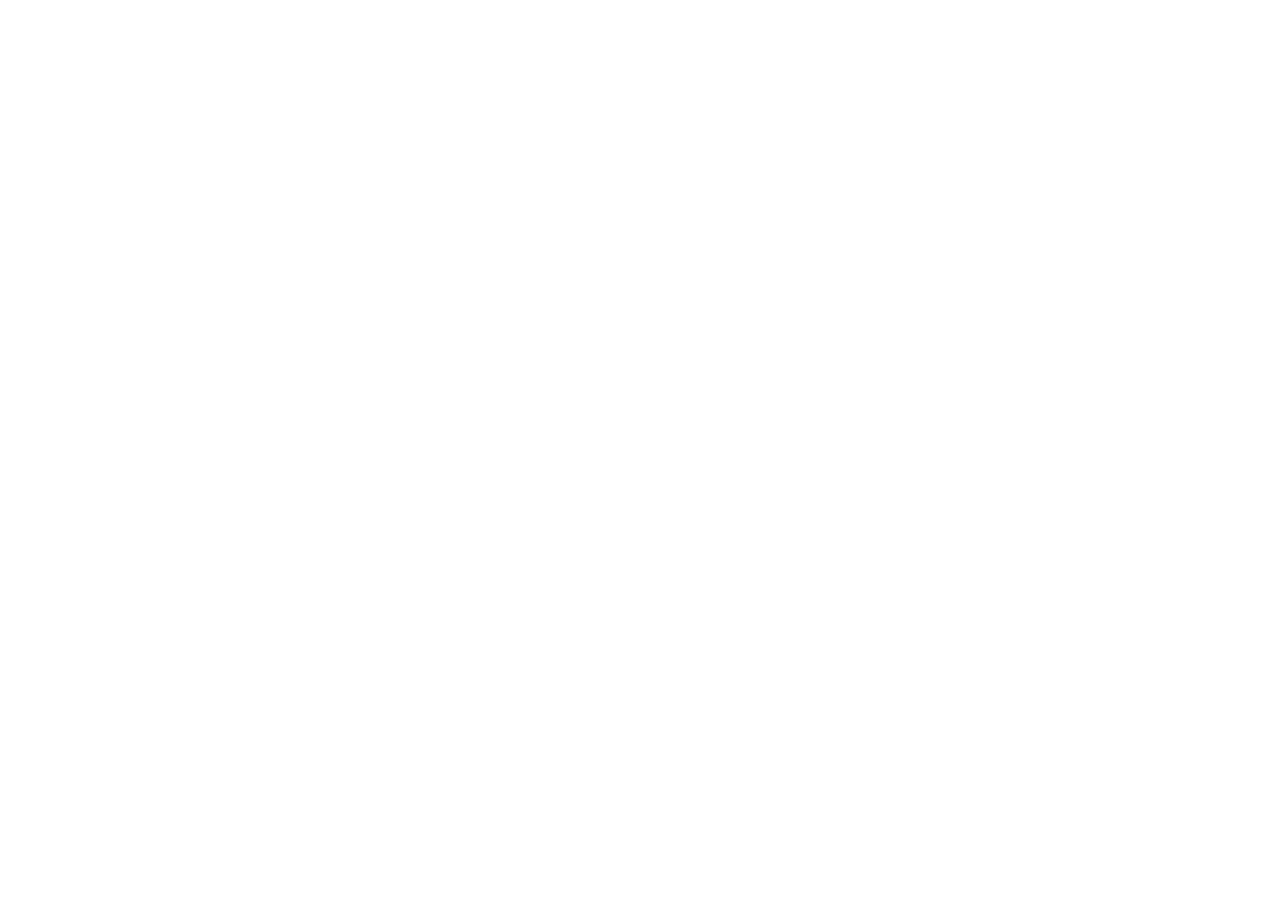
==== index.html @ c367481c "First Commit" ====
<!DOCTYPE html>
<html lang="en">
<head>
    <meta charset="UTF-8">
    <meta name="viewport" content="width=device-width, initial-scale=1.0">
    <link rel="stylesheet" href="style.css">
    <title>Document</title>
</head>
<body>
    
</body>
</html>
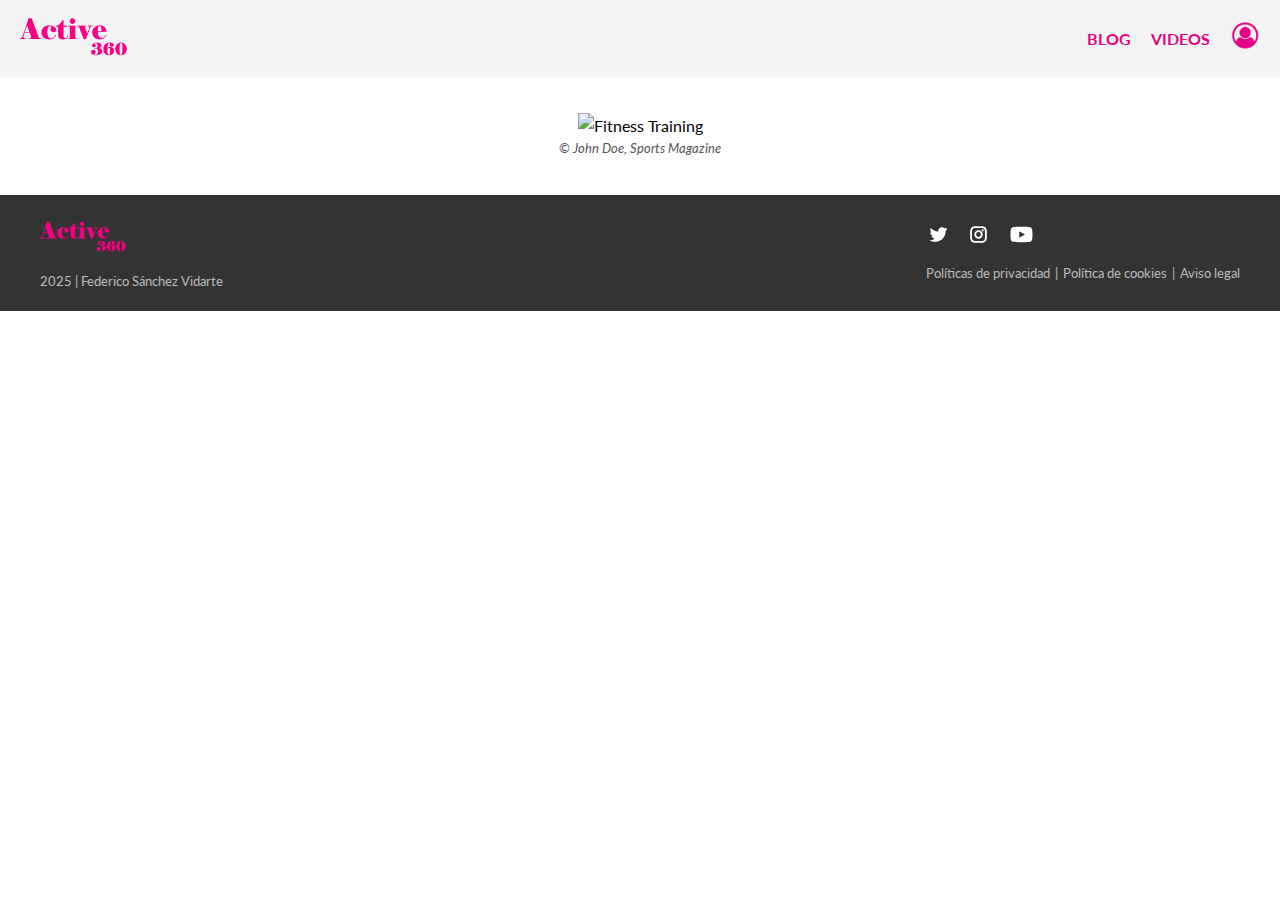
==== commit c4aa1bc1: "Start to develop nav and footer" ====
--- a/index.html
+++ b/index.html
@@ -4,9 +4,73 @@
     <meta charset="UTF-8">
     <meta name="viewport" content="width=device-width, initial-scale=1.0">
     <link rel="stylesheet" href="style.css">
-    <title>Document</title>
+    <title>Active360 Gym</title>
 </head>
 <body>
-    
+    <!-- Navigation -->
+    <nav>
+        <div class="logo">
+            <a href="index.html">
+                <img src="img/logo.png" alt="Active360 Logo">
+            </a>
+        </div>
+        <div class="menu">
+            <a href="#blog" class="menu-item">BLOG</a>
+            <a href="#videos" class="menu-item">VIDEOS</a>
+            <div class="client-area">
+                <img src="img/client.png" alt="Client Area Icon" class="client-icon">
+            </div>
+        </div>
+    </nav>
+
+    <!-- Header -->
+    <header></header>
+
+    <!-- Main Content -->
+    <main>
+        <section>
+            <figure>
+                <img src="image.jpg" alt="Fitness Training" width="400">
+                <figcaption>© John Doe, Sports Magazine</figcaption>
+            </figure>
+        </section>
+    </main>
+
+    <!-- Footer -->
+    <footer>
+        <div class="footer-container">
+            <!-- Left Section -->
+            <div class="footer-left">
+                <a href="index.html">
+                    <img src="img/logo.png" alt="Active360 Logo" class="footer-logo">
+                </a>
+                <p class="footer-small-text">2025 | Federico Sánchez Vidarte</p>
+            </div>
+
+            <!-- Right Section -->
+            <div class="footer-right">
+                <!-- Social Icons -->
+                <div class="social-icons">
+                    <a href="#" class="social-link">
+                        <img src="img/twitter.svg" alt="Twitter">
+                    </a>
+                    <a href="#" class="social-link">
+                        <img src="img/instagram.svg" alt="Instagram">
+                    </a>
+                    <a href="#" class="social-link">
+                        <img src="img/youtube.svg" alt="YouTube">
+                    </a>
+                </div>
+                <!-- Legal Links -->
+                <div class="legal-links">
+                    <a href="#" class="legal-link">Políticas de privacidad</a>
+                    <span>|</span>
+                    <a href="#" class="legal-link">Política de cookies</a>
+                    <span>|</span>
+                    <a href="#" class="legal-link">Aviso legal</a>
+                </div>
+            </div>
+        </div>
+    </footer>
 </body>
-</html>+</html>
--- a/style.css
+++ b/style.css
@@ -0,0 +1,221 @@
+/* Fonts and Variables */
+@import url('https://fonts.googleapis.com/css2?family=Lato:wght@100;300;400;700;900&family=Noto+Serif:wght@100..900&display=swap');
+
+:root {
+    --primary-color: #e50084;
+    --hover-color: #000;
+    --text-color: #fff;
+    --header-font: 'Noto Serif', serif;
+    --body-font: 'Lato', sans-serif;
+}
+
+/* General Reset */
+body, h1, h2, p, a, img {
+    margin: 0;
+    padding: 0;
+    box-sizing: border-box;
+}
+
+body {
+    font-family: var(--body-font);
+    line-height: 1.6;
+}
+
+/* Navigation Styles */
+nav {
+    display: flex;
+    justify-content: space-between;
+    align-items: center;
+    padding: 10px 20px;
+    background-color: #f4f4f4;
+}
+
+nav .logo img {
+    height: 50px;
+}
+
+nav .menu {
+    display: flex;
+    align-items: center;
+    gap: 20px;
+}
+
+nav .menu-item {
+    text-decoration: none;
+    color: var(--primary-color);
+    font-weight: bold;
+    transition: color 0.3s;
+}
+
+nav .menu-item:hover {
+    color: var(--hover-color);
+}
+
+.client-area .client-icon {
+    height: 30px;
+    transition: filter 0.3s;
+}
+
+.client-area .client-icon:hover {
+    filter: brightness(0);
+}
+
+/* Header Styles */
+
+
+/* Main Content */
+main {
+    padding: 20px;
+    text-align: center;
+}
+
+section h2 {
+    font-family: var(--header-font);
+    font-size: 2rem;
+    margin-bottom: 10px;
+}
+
+section p {
+    font-size: 1rem;
+    margin-bottom: 20px;
+}
+
+figure {
+    display: inline-block;
+    text-align: center;
+}
+
+figcaption {
+    font-size: 0.8rem;
+    font-style: italic;
+    color: #555;
+}
+
+/* Footer Styles */
+footer {
+    background-color: #333;
+    color: var(--text-color);
+    padding: 20px 10px;
+    font-size: 0.9rem;
+}
+
+.footer-container {
+    display: flex;
+    justify-content: space-between;
+    align-items: center;
+    max-width: 1200px;
+    margin: 0 auto;
+}
+
+.footer-left {
+    text-align: left;
+}
+
+.footer-logo {
+    height: 40px;
+    margin-bottom: 10px;
+}
+
+.footer-small-text {
+    font-size: 0.8rem;
+    color: #bbb;
+}
+
+.footer-right {
+    text-align: right;
+}
+
+.social-icons {
+    display: flex;
+    gap: 15px;
+    margin-bottom: 10px;
+}
+
+.social-link img {
+    height: 25px;
+    transition: filter 0.3s;
+}
+
+.social-link img:hover {
+    filter: brightness(0.5);
+}
+
+.legal-links {
+    font-size: 0.8rem;
+    color: #bbb;
+    display: flex;
+    gap: 5px;
+}
+
+.legal-link {
+    text-decoration: none;
+    color: #bbb;
+    transition: color 0.3s;
+}
+
+.legal-link:hover {
+    color: var(--primary-color);
+}
+
+/* Responsive Footer */
+@media (max-width: 768px) {
+    .footer-container {
+        flex-direction: column;
+        text-align: center;
+        gap: 20px;
+    }
+
+    .footer-right {
+        text-align: center;
+    }
+}
+
+/* Button Styles */
+button {
+    background-color: var(--primary-color);
+    color: var(--text-color);
+    border: none;
+    padding: 10px 20px;
+    font-size: 1rem;
+    cursor: pointer;
+    transition: background-color 0.3s;
+}
+
+button:hover {
+    background-color: var(--hover-color);
+}
+
+/* Responsive Design */
+@media (max-width: 1024px) {
+    nav .menu {
+        gap: 15px;
+    }
+
+    header h1 {
+        font-size: 2rem;
+    }
+
+    section h2 {
+        font-size: 1.8rem;
+    }
+}
+
+@media (max-width: 480px) {
+    nav {
+        flex-direction: column;
+        align-items: flex-start;
+    }
+
+    header h1 {
+        font-size: 1.5rem;
+    }
+
+    section h2 {
+        font-size: 1.5rem;
+    }
+
+    button {
+        font-size: 0.9rem;
+        padding: 8px 15px;
+    }
+}
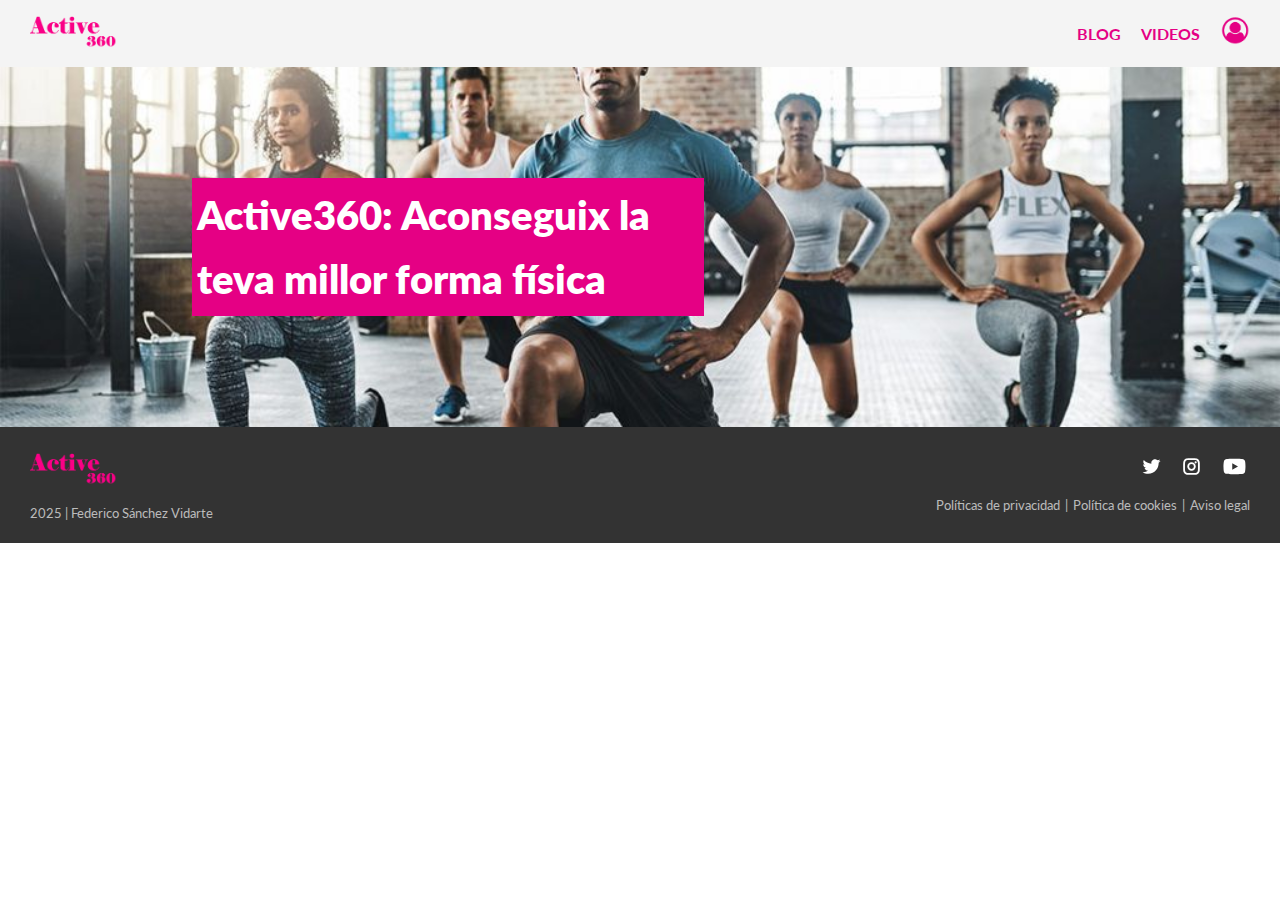
==== commit dbd72b6b: "Adding banner" ====
--- a/index.html
+++ b/index.html
@@ -1,39 +1,42 @@
 <!DOCTYPE html>
 <html lang="en">
+
 <head>
     <meta charset="UTF-8">
     <meta name="viewport" content="width=device-width, initial-scale=1.0">
     <link rel="stylesheet" href="style.css">
     <title>Active360 Gym</title>
 </head>
+
 <body>
-    <!-- Navigation -->
-    <nav>
-        <div class="logo">
-            <a href="index.html">
-                <img src="img/logo.png" alt="Active360 Logo">
-            </a>
-        </div>
-        <div class="menu">
-            <a href="#blog" class="menu-item">BLOG</a>
-            <a href="#videos" class="menu-item">VIDEOS</a>
-            <div class="client-area">
-                <img src="img/client.png" alt="Client Area Icon" class="client-icon">
+    <!-- Header -->
+    <header>
+        <nav>
+            <div class="logo">
+                <a href="index.html">
+                    <img src="img/logo.png" alt="Active360 Logo">
+                </a>
             </div>
-        </div>
-    </nav>
-
-    <!-- Header -->
-    <header></header>
+            <div class="menu">
+                <a href="#blog" class="menu-item">BLOG</a>
+                <a href="#videos" class="menu-item">VIDEOS</a>
+                <div class="client-area">
+                    <img src="img/client.png" alt="Client Area Icon" class="client-icon">
+                </div>
+            </div>
+        </nav>
+    </header>
 
     <!-- Main Content -->
     <main>
-        <section>
-            <figure>
-                <img src="image.jpg" alt="Fitness Training" width="400">
-                <figcaption>© John Doe, Sports Magazine</figcaption>
-            </figure>
+        <!-- Banner -->
+        <section class="banner">
+            <img src="img/main6.jpg" alt="Active360 Gym Banenr" class="banner-image">
+            <div class="banner-content">
+                <h1>Active360: Aconseguix la teva millor forma física</h1>
+            </div>
         </section>
+        
     </main>
 
     <!-- Footer -->
@@ -73,4 +76,5 @@
         </div>
     </footer>
 </body>
-</html>
+
+</html>--- a/style.css
+++ b/style.css
@@ -7,6 +7,8 @@
     --text-color: #fff;
     --header-font: 'Noto Serif', serif;
     --body-font: 'Lato', sans-serif;
+    --logo-height: 40px;
+    --side-padding: 15px; /* nav & footer margins and paddings */
 }
 
 /* General Reset */
@@ -26,18 +28,20 @@
     display: flex;
     justify-content: space-between;
     align-items: center;
-    padding: 10px 20px;
+    padding: 10px var(--side-padding);
     background-color: #f4f4f4;
 }
 
 nav .logo img {
-    height: 50px;
+    height: var(--logo-height);
+    margin-left: var(--side-padding);
 }
 
 nav .menu {
     display: flex;
     align-items: center;
     gap: 20px;
+    margin-right: var(--side-padding);
 }
 
 nav .menu-item {
@@ -60,13 +64,43 @@
     filter: brightness(0);
 }
 
-/* Header Styles */
-
-
 /* Main Content */
-main {
-    padding: 20px;
-    text-align: center;
+
+/* Banner Section */
+.banner {
+    position: relative;
+    width: 100%;
+    height: 40vh;
+    overflow: hidden;
+}
+
+.banner-image {
+    width: 100%;
+    height: 100%;
+    object-fit: cover;
+    position: absolute;
+    top: 0;
+    left: 0;
+    z-index: -1; /* Img behind text */
+}
+
+.banner-content {
+    position:absolute;
+    top: 50%;
+    left: 15%;
+    transform: translateY(-50%);
+    color: var(--text-color);
+    text-align: left;
+    max-width: 40%;
+}
+
+.banner-content h1 {
+    font-family: var(--body-font);
+    font-weight: 800;
+    font-size: 2.5rem;
+    background-color: var(--primary-color);
+    padding: 5px 5px;
+    text-align: left;
 }
 
 section h2 {
@@ -95,7 +129,7 @@
 footer {
     background-color: #333;
     color: var(--text-color);
-    padding: 20px 10px;
+    padding: 20px var(--side-padding);
     font-size: 0.9rem;
 }
 
@@ -103,13 +137,13 @@
     display: flex;
     justify-content: space-between;
     align-items: center;
-    max-width: 1200px;
     margin: 0 auto;
-}
-
-.footer-left {
-    text-align: left;
-}
+    margin-left: var(--side-padding);
+}
+
+/*.footer-left {
+     text-align: left;
+}*/
 
 .footer-logo {
     height: 40px;
@@ -122,7 +156,10 @@
 }
 
 .footer-right {
-    text-align: right;
+    display:flex;
+    flex-direction: column;
+    align-items: flex-end;
+    margin-right: var(--side-padding);
 }
 
 .social-icons {
@@ -155,19 +192,6 @@
 
 .legal-link:hover {
     color: var(--primary-color);
-}
-
-/* Responsive Footer */
-@media (max-width: 768px) {
-    .footer-container {
-        flex-direction: column;
-        text-align: center;
-        gap: 20px;
-    }
-
-    .footer-right {
-        text-align: center;
-    }
 }
 
 /* Button Styles */
@@ -187,6 +211,22 @@
 
 /* Responsive Design */
 @media (max-width: 1024px) {
+    .footer-container {
+        flex-direction: column;
+        align-items: center;
+        text-align: center;
+        gap: 20px;
+    }
+
+    .footer-right {
+        align-items: center;
+        margin-right: 0;
+    }
+
+    .social-icons {
+        justify-content: center;
+    }
+
     nav .menu {
         gap: 15px;
     }
@@ -200,9 +240,30 @@
     }
 }
 
+
+@media (max-width: 768px) {
+    .footer-container {
+        flex-direction: column;
+        text-align: center;
+        gap: 20px;
+    }
+
+    .footer-right {
+        text-align: center;
+    }
+
+    .banner-content h1 {
+        font-size: 1.8rem;
+    }
+
+    .banner-content {
+        left: 10%;
+        max-width: 50%;
+    }
+}
+
 @media (max-width: 480px) {
     nav {
-        flex-direction: column;
         align-items: flex-start;
     }
 
@@ -218,4 +279,13 @@
         font-size: 0.9rem;
         padding: 8px 15px;
     }
-}
+
+    .banner-content h1 {
+        font-size: 1.5rem;
+    }
+
+    .banner-content {
+        left: 10%;
+        max-width: 60%;
+    }
+}
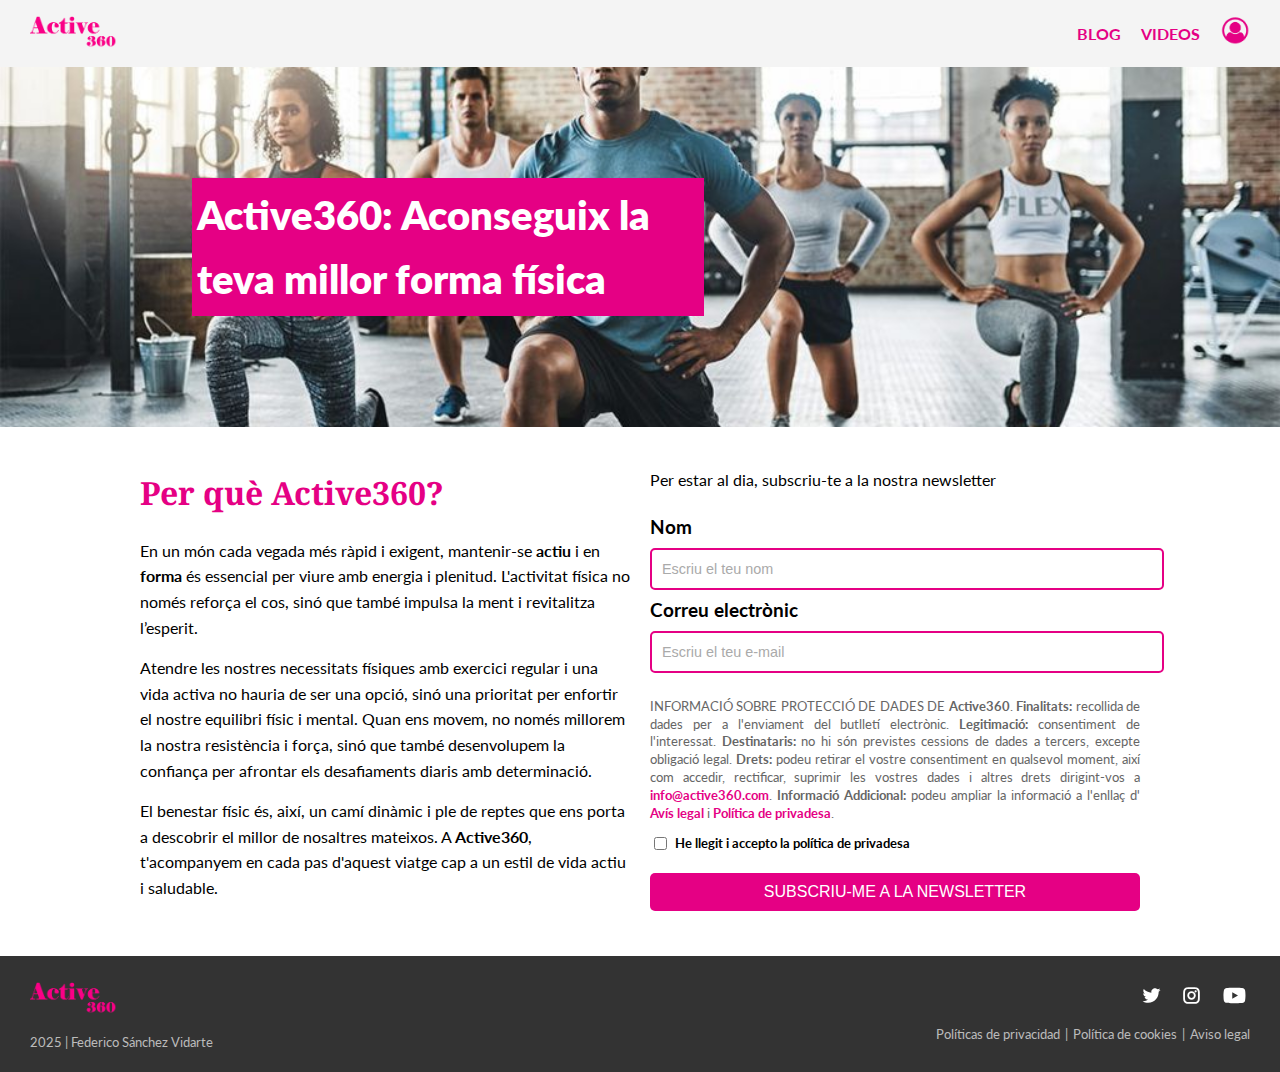
==== commit 1f91b7be: "Adding WhyActive360 (No complete)" ====
--- a/index.html
+++ b/index.html
@@ -36,7 +36,63 @@
                 <h1>Active360: Aconseguix la teva millor forma física</h1>
             </div>
         </section>
-        
+
+        <!-- Per què Active360 -->
+        <section class="why-active360">
+            <div class="content-left">
+                <h2>Per què Active360?</h2>
+                <p>
+                    En un món cada vegada més ràpid i exigent, mantenir-se <strong>actiu</strong> i en
+                    <strong>forma</strong> és essencial per viure amb energia i plenitud. L'activitat física no només
+                    reforça el cos, sinó que també impulsa la ment i revitalitza l’esperit.
+                </p>
+                <p>
+                    Atendre les nostres necessitats físiques amb exercici regular i una vida activa no hauria de ser
+                    una opció, sinó una prioritat per enfortir el nostre equilibri físic i mental. Quan ens movem, no
+                    només millorem la nostra resistència i força, sinó que també desenvolupem la confiança per afrontar
+                    els desafiaments diaris amb determinació.
+                </p>
+                <p>
+                    El benestar físic és, així, un camí dinàmic i ple de reptes que ens porta a descobrir el millor de
+                    nosaltres mateixos. A <strong>Active360</strong>, t'acompanyem en cada pas d'aquest viatge cap a un
+                    estil
+                    de vida actiu i saludable.
+                </p>
+            </div>
+
+            <div class="content-right">
+                <p>Per estar al dia, subscriu-te a la nostra newsletter</p>
+                <form action="#" method="post">
+                    <label for="name">Nom</label>
+                    <input type="text" id="name" name="name" placeholder="Escriu el teu nom">
+
+                    <label for="email">Correu electrònic</label>
+                    <input type="email" id="email" name="email" placeholder="Escriu el teu e-mail">
+
+                    <p class="privacy-info">
+                        INFORMACIÓ SOBRE PROTECCIÓ DE DADES DE <strong>Active360</strong>.
+                        <strong>Finalitats:</strong> recollida de dades per a l'enviament del butlletí electrònic.
+                        <strong>Legitimació:</strong> consentiment de l'interessat.
+                        <strong>Destinataris:</strong> no hi són previstes cessions de dades a tercers, excepte
+                        obligació legal.
+                        <strong>Drets:</strong> podeu retirar el vostre consentiment en qualsevol moment, així com
+                        accedir,
+                        rectificar, suprimir les vostres dades i altres drets dirigint-vos a
+                        <a href="mailto:info@active360.com">info@active360.com</a>.
+                        <strong>Informació Addicional:</strong> podeu ampliar la informació a l'enllaç d'
+                        <a href="#">Avís legal</a> i <a href="#">Política de privadesa</a>.
+                    </p>
+
+                    <div class="accept-policy">
+                        <input type="checkbox" id="privacy-policy" name="privacy-policy">
+                        <label for="privacy-policy">He llegit i accepto la política de privadesa</label>
+                    </div>
+
+                    <button type="submit">SUBSCRIU-ME A LA NEWSLETTER</button>
+                </form>
+            </div>
+        </section>
+
     </main>
 
     <!-- Footer -->
--- a/style.css
+++ b/style.css
@@ -5,22 +5,60 @@
     --primary-color: #e50084;
     --hover-color: #000;
     --text-color: #fff;
+    --light-background-color: #fff;
     --header-font: 'Noto Serif', serif;
     --body-font: 'Lato', sans-serif;
     --logo-height: 40px;
-    --side-padding: 15px; /* nav & footer margins and paddings */
+    --side-padding: 15px;
+    /* nav & footer margins and paddings */
 }
 
 /* General Reset */
-body, h1, h2, p, a, img {
+body,
+h1,
+h2,
+p,
+a,
+img {
     margin: 0;
     padding: 0;
-    box-sizing: border-box;
+}
+
+/* Button Styles */
+button {
+    background-color: var(--primary-color);
+    color: var(--text-color);
+    border: none;
+    padding: 10px 20px;
+    font-size: 1rem;
+    border-radius: 5px;
+    cursor: pointer;
+    transition: background-color 0.3s ease;
+}
+
+button:hover {
+    background-color: var(--hover-color);
 }
 
 body {
     font-family: var(--body-font);
     line-height: 1.6;
+}
+
+section p {
+    font-size: 1rem;
+    margin-bottom: 20px;
+}
+
+figure {
+    display: inline-block;
+    text-align: center;
+}
+
+figcaption {
+    font-size: 0.8rem;
+    font-style: italic;
+    color: #555;
 }
 
 /* Navigation Styles */
@@ -62,6 +100,7 @@
 
 .client-area .client-icon:hover {
     filter: brightness(0);
+    cursor: pointer;
 }
 
 /* Main Content */
@@ -81,11 +120,12 @@
     position: absolute;
     top: 0;
     left: 0;
-    z-index: -1; /* Img behind text */
+    z-index: -1;
+    /* Img behind text - No es necesario al final */
 }
 
 .banner-content {
-    position:absolute;
+    position: absolute;
     top: 50%;
     left: 15%;
     transform: translateY(-50%);
@@ -109,20 +149,108 @@
     margin-bottom: 10px;
 }
 
-section p {
+/* Section: Per què Active360 */
+.why-active360 {
+    display: flex;
+    justify-content: space-between;
+    gap: 20px;
+    padding: 40px var(--side-padding);
+    background-color: var(--light-background-color);
+}
+
+.content-left,
+.content-right {
+    flex: 1;
+}
+
+.content-left {
+    max-width: 60%;
+    margin-left: 10%;
+}
+
+.content-left h2 {
+    font-family: var(--header-font);
+    font-size: 2rem;
+    margin-bottom: 20px;
+    color: var(--primary-color);
+}
+
+.content-left p {
     font-size: 1rem;
-    margin-bottom: 20px;
-}
-
-figure {
-    display: inline-block;
-    text-align: center;
-}
-
-figcaption {
+    line-height: 1.6;
+    margin-bottom: 15px;
+}
+
+.content-left strong {
+    font-weight: bold;
+}
+
+.content-right {
+    margin-right: 10%;
+}
+
+.content-right form {
+    display: flex;
+    flex-direction: column;
+    gap: 5px;
+}
+
+.content-right label {
+    font-weight: bold;
+    font-size: 1.2rem;
+}
+
+.content-right input[type="text"],
+.content-right input[type="email"] {
+    padding: 10px;
+    border: 2px solid var(--primary-color);
+    border-radius: 5px;
+    font-size: 1rem;
+    width: 100%;
+}
+
+.content-right input::placeholder {
+    font-size: 0.9rem;
+    color: #aaa;
+}
+
+.privacy-info {
     font-size: 0.8rem;
-    font-style: italic;
-    color: #555;
+    line-height: 1.4;
+    color: #666;
+    margin-top: 20px;
+    margin-bottom: 0px; /* Reset gral margin */
+    text-align: justify;
+}
+
+.privacy-info strong {
+    font-weight: bold;
+}
+
+.privacy-info a {
+    color: var(--primary-color);
+    text-decoration: none;
+    font-weight: bold;
+}
+
+.privacy-info a:hover {
+    text-decoration: underline;
+}
+
+.accept-policy {
+    display: flex;
+    align-items: center;
+    gap: 5px;
+    margin-top: 5px;
+    margin-bottom: 15px;
+}
+
+.accept-policy label {
+    font-size: 0.8rem;
+}
+
+.accept-policy label:hover, input:hover {
+    cursor: pointer;
 }
 
 /* Footer Styles */
@@ -156,7 +284,7 @@
 }
 
 .footer-right {
-    display:flex;
+    display: flex;
     flex-direction: column;
     align-items: flex-end;
     margin-right: var(--side-padding);
@@ -175,6 +303,7 @@
 
 .social-link img:hover {
     filter: brightness(0.5);
+
 }
 
 .legal-links {
@@ -194,22 +323,9 @@
     color: var(--primary-color);
 }
 
-/* Button Styles */
-button {
-    background-color: var(--primary-color);
-    color: var(--text-color);
-    border: none;
-    padding: 10px 20px;
-    font-size: 1rem;
-    cursor: pointer;
-    transition: background-color 0.3s;
-}
-
-button:hover {
-    background-color: var(--hover-color);
-}
 
 /* Responsive Design */
+
 @media (max-width: 1024px) {
     .footer-container {
         flex-direction: column;
@@ -240,8 +356,8 @@
     }
 }
 
-
 @media (max-width: 768px) {
+    /* Footer Responsive */
     .footer-container {
         flex-direction: column;
         text-align: center;
@@ -252,6 +368,7 @@
         text-align: center;
     }
 
+    /* Banner Responsive */
     .banner-content h1 {
         font-size: 1.8rem;
     }
@@ -260,6 +377,19 @@
         left: 10%;
         max-width: 50%;
     }
+
+    /* Why Active360 Responsive */
+    .why-active360 {
+        flex-direction: column;
+    }
+
+    .content-left, .content-right {
+        max-width: 100%;
+    }
+
+    .content-right form {
+        max-width: 100%;
+    }
 }
 
 @media (max-width: 480px) {
@@ -288,4 +418,4 @@
         left: 10%;
         max-width: 60%;
     }
-}
+}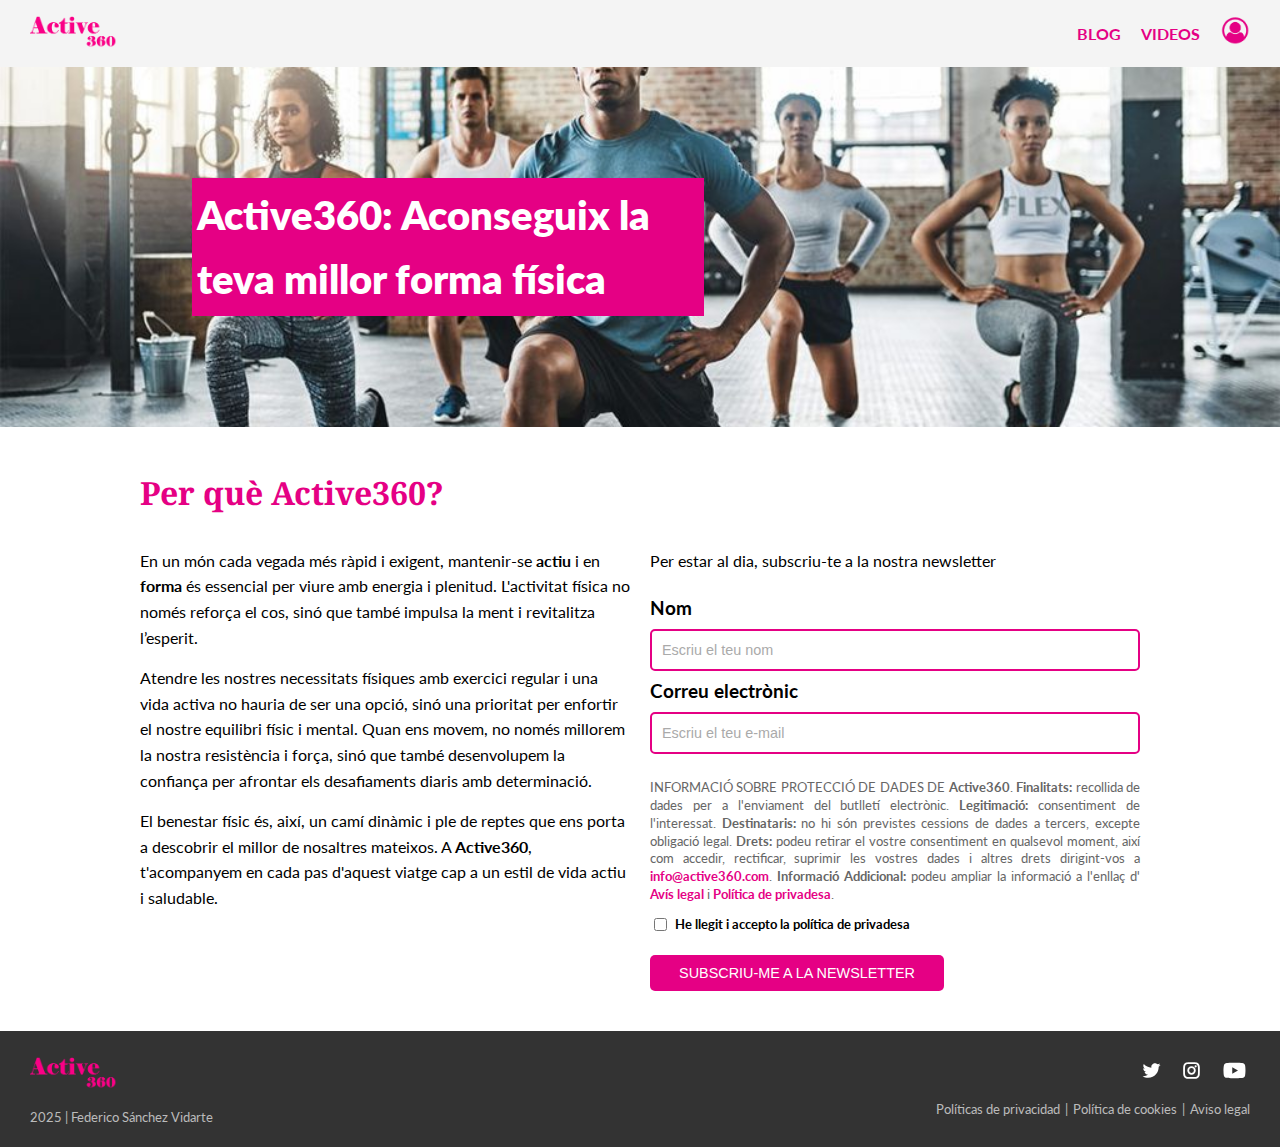
==== commit fea8f2f7: "Adding 'Per que Active360' section in index.html" ====
--- a/index.html
+++ b/index.html
@@ -39,60 +39,68 @@
 
         <!-- Per què Active360 -->
         <section class="why-active360">
-            <div class="content-left">
+            <div class="section-title">
                 <h2>Per què Active360?</h2>
-                <p>
-                    En un món cada vegada més ràpid i exigent, mantenir-se <strong>actiu</strong> i en
-                    <strong>forma</strong> és essencial per viure amb energia i plenitud. L'activitat física no només
-                    reforça el cos, sinó que també impulsa la ment i revitalitza l’esperit.
-                </p>
-                <p>
-                    Atendre les nostres necessitats físiques amb exercici regular i una vida activa no hauria de ser
-                    una opció, sinó una prioritat per enfortir el nostre equilibri físic i mental. Quan ens movem, no
-                    només millorem la nostra resistència i força, sinó que també desenvolupem la confiança per afrontar
-                    els desafiaments diaris amb determinació.
-                </p>
-                <p>
-                    El benestar físic és, així, un camí dinàmic i ple de reptes que ens porta a descobrir el millor de
-                    nosaltres mateixos. A <strong>Active360</strong>, t'acompanyem en cada pas d'aquest viatge cap a un
-                    estil
-                    de vida actiu i saludable.
-                </p>
             </div>
+            <div class="columns">
+                <div class="content-left">
+                    <p>
+                        En un món cada vegada més ràpid i exigent, mantenir-se <strong>actiu</strong> i en
+                        <strong>forma</strong> és essencial per viure amb energia i plenitud. L'activitat física no
+                        només
+                        reforça el cos, sinó que també impulsa la ment i revitalitza l’esperit.
+                    </p>
+                    <p>
+                        Atendre les nostres necessitats físiques amb exercici regular i una vida activa no hauria de ser
+                        una opció, sinó una prioritat per enfortir el nostre equilibri físic i mental. Quan ens movem,
+                        no
+                        només millorem la nostra resistència i força, sinó que també desenvolupem la confiança per
+                        afrontar
+                        els desafiaments diaris amb determinació.
+                    </p>
+                    <p>
+                        El benestar físic és, així, un camí dinàmic i ple de reptes que ens porta a descobrir el millor
+                        de
+                        nosaltres mateixos. A <strong>Active360</strong>, t'acompanyem en cada pas d'aquest viatge cap a
+                        un
+                        estil
+                        de vida actiu i saludable.
+                    </p>
+                </div>
 
-            <div class="content-right">
-                <p>Per estar al dia, subscriu-te a la nostra newsletter</p>
-                <form action="#" method="post">
-                    <label for="name">Nom</label>
-                    <input type="text" id="name" name="name" placeholder="Escriu el teu nom">
+                <div class="content-right">
+                    <p>Per estar al dia, subscriu-te a la nostra newsletter</p>
+                    <form action="#" method="post">
+                        <label for="name">Nom</label>
+                        <input type="text" id="name" name="name" placeholder="Escriu el teu nom">
 
-                    <label for="email">Correu electrònic</label>
-                    <input type="email" id="email" name="email" placeholder="Escriu el teu e-mail">
+                        <label for="email">Correu electrònic</label>
+                        <input type="email" id="email" name="email" placeholder="Escriu el teu e-mail">
 
-                    <p class="privacy-info">
-                        INFORMACIÓ SOBRE PROTECCIÓ DE DADES DE <strong>Active360</strong>.
-                        <strong>Finalitats:</strong> recollida de dades per a l'enviament del butlletí electrònic.
-                        <strong>Legitimació:</strong> consentiment de l'interessat.
-                        <strong>Destinataris:</strong> no hi són previstes cessions de dades a tercers, excepte
-                        obligació legal.
-                        <strong>Drets:</strong> podeu retirar el vostre consentiment en qualsevol moment, així com
-                        accedir,
-                        rectificar, suprimir les vostres dades i altres drets dirigint-vos a
-                        <a href="mailto:info@active360.com">info@active360.com</a>.
-                        <strong>Informació Addicional:</strong> podeu ampliar la informació a l'enllaç d'
-                        <a href="#">Avís legal</a> i <a href="#">Política de privadesa</a>.
-                    </p>
+                        <p class="privacy-info">
+                            INFORMACIÓ SOBRE PROTECCIÓ DE DADES DE <strong>Active360</strong>.
+                            <strong>Finalitats:</strong> recollida de dades per a l'enviament del butlletí electrònic.
+                            <strong>Legitimació:</strong> consentiment de l'interessat.
+                            <strong>Destinataris:</strong> no hi són previstes cessions de dades a tercers, excepte
+                            obligació legal.
+                            <strong>Drets:</strong> podeu retirar el vostre consentiment en qualsevol moment, així com
+                            accedir,
+                            rectificar, suprimir les vostres dades i altres drets dirigint-vos a
+                            <a href="mailto:info@active360.com">info@active360.com</a>.
+                            <strong>Informació Addicional:</strong> podeu ampliar la informació a l'enllaç d'
+                            <a href="#">Avís legal</a> i <a href="#">Política de privadesa</a>.
+                        </p>
 
-                    <div class="accept-policy">
-                        <input type="checkbox" id="privacy-policy" name="privacy-policy">
-                        <label for="privacy-policy">He llegit i accepto la política de privadesa</label>
-                    </div>
+                        <div class="accept-policy">
+                            <input type="checkbox" id="privacy-policy" name="privacy-policy">
+                            <label for="privacy-policy">He llegit i accepto la política de privadesa</label>
+                        </div>
 
-                    <button type="submit">SUBSCRIU-ME A LA NEWSLETTER</button>
-                </form>
+                        <button type="submit">SUBSCRIU-ME A LA NEWSLETTER</button>
+                    </form>
+                </div>
             </div>
         </section>
-
     </main>
 
     <!-- Footer -->
--- a/style.css
+++ b/style.css
@@ -151,11 +151,26 @@
 
 /* Section: Per què Active360 */
 .why-active360 {
+    justify-content: space-between;
+    padding: 40px var(--side-padding);
+    background-color: var(--light-background-color);
+}
+
+.section-title {
+    margin-bottom: 30px;
+    margin-left: 10%;
+}
+
+.section-title h2 {
+    font-family: var(--header-font);
+    font-size: 2rem;
+    color: var(--primary-color);
+}
+
+.columns {
     display: flex;
     justify-content: space-between;
     gap: 20px;
-    padding: 40px var(--side-padding);
-    background-color: var(--light-background-color);
 }
 
 .content-left,
@@ -166,13 +181,6 @@
 .content-left {
     max-width: 60%;
     margin-left: 10%;
-}
-
-.content-left h2 {
-    font-family: var(--header-font);
-    font-size: 2rem;
-    margin-bottom: 20px;
-    color: var(--primary-color);
 }
 
 .content-left p {
@@ -206,12 +214,16 @@
     border: 2px solid var(--primary-color);
     border-radius: 5px;
     font-size: 1rem;
-    width: 100%;
 }
 
 .content-right input::placeholder {
     font-size: 0.9rem;
     color: #aaa;
+}
+
+.content-right button {
+    font-size: 0.9rem;
+    max-width: 60%;
 }
 
 .privacy-info {
@@ -219,7 +231,8 @@
     line-height: 1.4;
     color: #666;
     margin-top: 20px;
-    margin-bottom: 0px; /* Reset gral margin */
+    margin-bottom: 0px;
+    /* Reset gral margin */
     text-align: justify;
 }
 
@@ -249,7 +262,8 @@
     font-size: 0.8rem;
 }
 
-.accept-policy label:hover, input:hover {
+.accept-policy label:hover,
+input:hover {
     cursor: pointer;
 }
 
@@ -269,10 +283,6 @@
     margin-left: var(--side-padding);
 }
 
-/*.footer-left {
-     text-align: left;
-}*/
-
 .footer-logo {
     height: 40px;
     margin-bottom: 10px;
@@ -357,6 +367,7 @@
 }
 
 @media (max-width: 768px) {
+
     /* Footer Responsive */
     .footer-container {
         flex-direction: column;
@@ -380,15 +391,29 @@
 
     /* Why Active360 Responsive */
     .why-active360 {
+        padding: 20px;
+    }
+
+    .columns {
         flex-direction: column;
     }
 
-    .content-left, .content-right {
+    .section-title {
+        margin: 0;
+    }
+
+    .content-left,
+    .content-right {
         max-width: 100%;
+        margin: 0;
     }
 
     .content-right form {
         max-width: 100%;
+    }
+
+    .content-right button {
+        max-width: 40%;
     }
 }
 
@@ -418,4 +443,32 @@
         left: 10%;
         max-width: 60%;
     }
+
+    /* Why Active360 Responsive */
+    .why-active360 {
+        padding: 20px;
+    }
+
+    .columns {
+        flex-direction: column;
+    }
+
+    .section-title {
+        margin: 0;
+    }
+
+    .content-left,
+    .content-right {
+        max-width: 100%;
+        margin: 0;
+    }
+
+    .content-right form {
+        max-width: 100%;
+    }
+
+    .content-right button {
+        font-size: 0.7rem;
+        max-width: 65%;
+    }
 }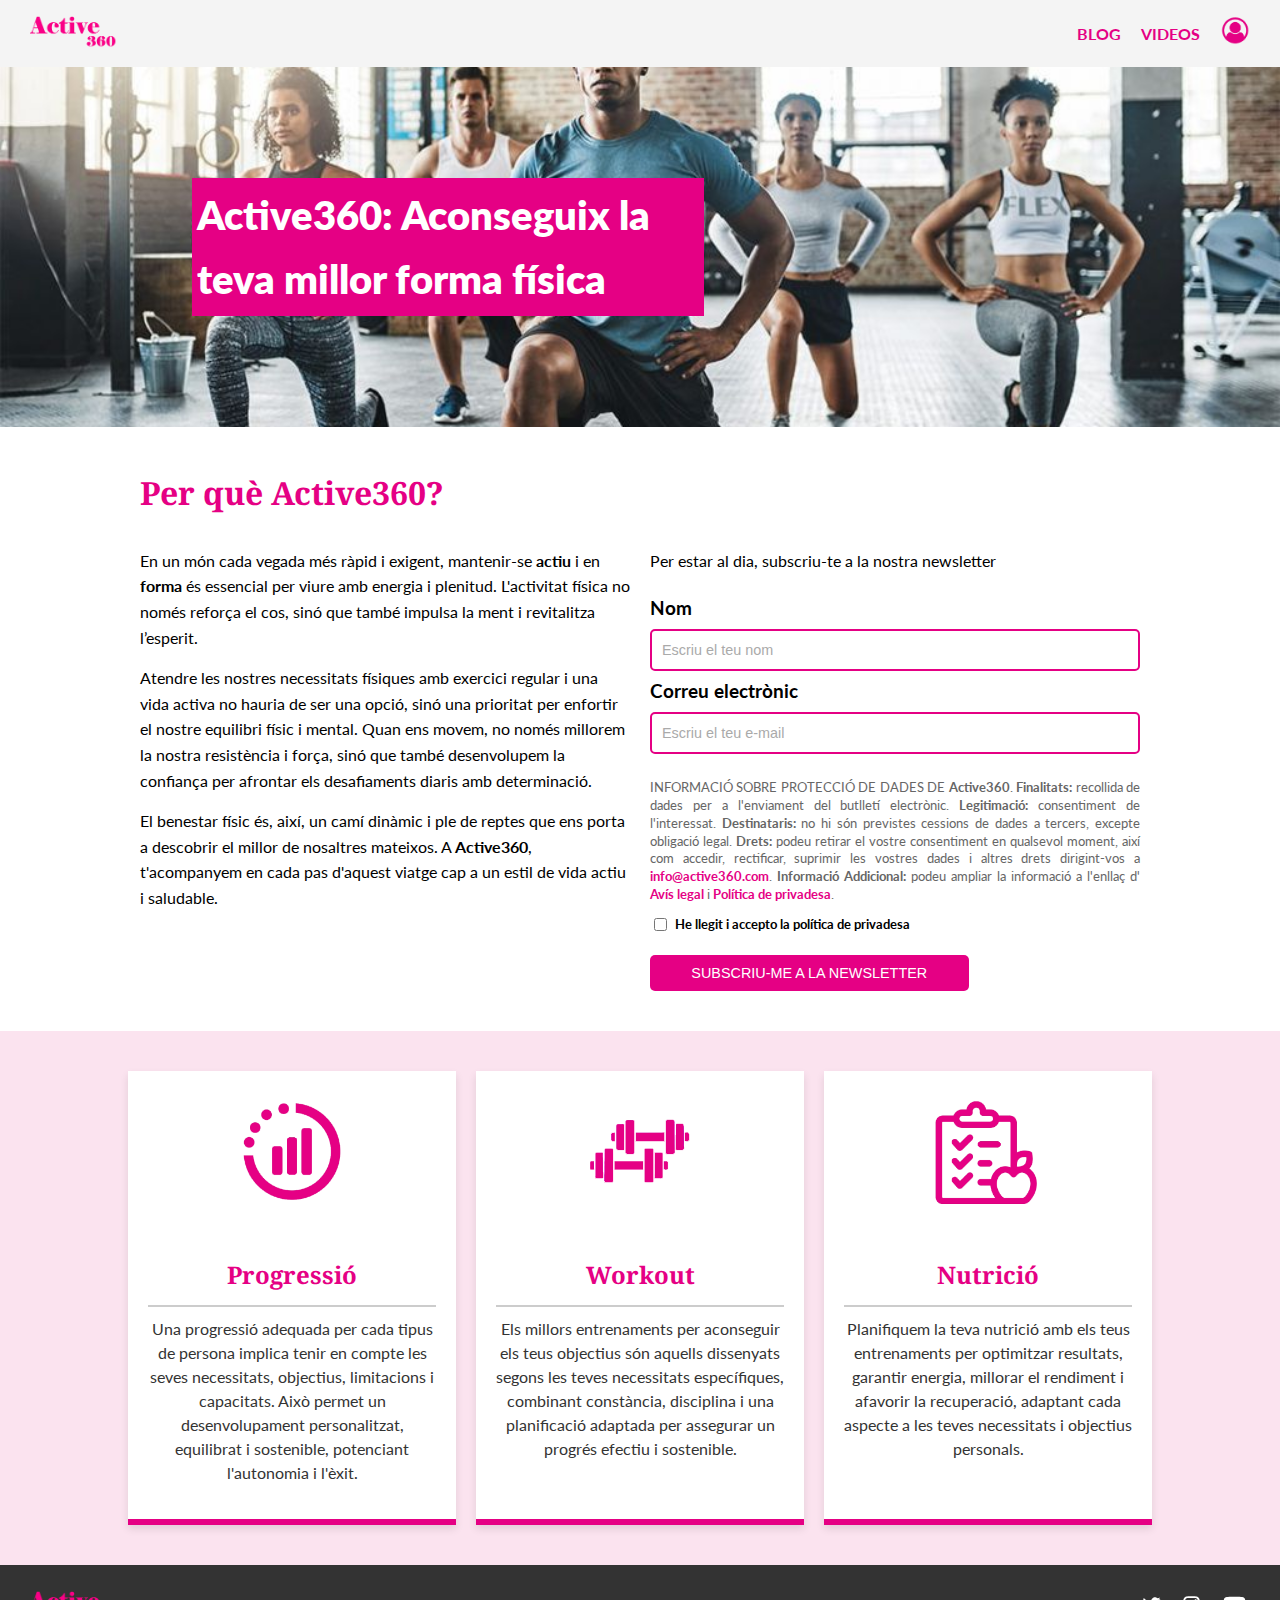
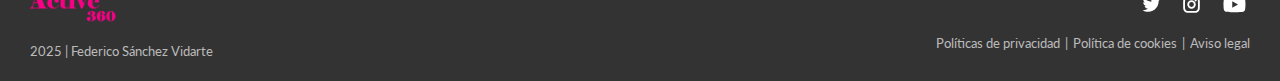
==== commit 327e456b: "Adding Services section (Progression, Workout, Nutrition)" ====
--- a/index.html
+++ b/index.html
@@ -101,6 +101,47 @@
                 </div>
             </div>
         </section>
+
+        <!-- Progression | Workout | Nutrition -->
+        <section class="services">
+                <div class="service-card">
+                    <img src="img/progression.png" alt="Progressió">
+                    <h3>Progressió</h3>
+                    <hr>
+                    <p>
+                        Una progressió adequada per cada tipus de persona implica tenir en compte les seves
+                        necessitats, objectius, limitacions i capacitats. Això permet un desenvolupament
+                        personalitzat, equilibrat i sostenible, potenciant l'autonomia i l'èxit.
+                    </p>
+                </div>
+                <div class="service-card">
+                    <img src="img/workout.png" alt="Workout">
+                    <h3>Workout</h3>
+                    <hr>
+                    <p>
+                        Els millors entrenaments per aconseguir els teus objectius són aquells dissenyats segons les
+                        teves
+                        necessitats específiques, combinant constància, disciplina i una planificació adaptada per
+                        assegurar
+                        un
+                        progrés efectiu i sostenible.
+                    </p>
+                </div>
+                <div class="service-card">
+                    <img src="img/nutrition.png" alt="Nutrició">
+                    <h3>Nutrició</h3>
+                    <hr>
+                    <p>
+                        Planifiquem la teva nutrició amb els teus entrenaments per optimitzar resultats, garantir
+                        energia,
+                        millorar
+                        el rendiment i afavorir la recuperació, adaptant cada aspecte a les teves necessitats i
+                        objectius
+                        personals.
+                    </p>
+                </div>
+        </section>
+
     </main>
 
     <!-- Footer -->
--- a/style.css
+++ b/style.css
@@ -6,6 +6,7 @@
     --hover-color: #000;
     --text-color: #fff;
     --light-background-color: #fff;
+    --light-primary-color-background: #fbe3ef;
     --header-font: 'Noto Serif', serif;
     --body-font: 'Lato', sans-serif;
     --logo-height: 40px;
@@ -103,6 +104,72 @@
     cursor: pointer;
 }
 
+/* Footer Styles */
+footer {
+    background-color: #333;
+    color: var(--text-color);
+    padding: 20px var(--side-padding);
+    font-size: 0.9rem;
+}
+
+.footer-container {
+    display: flex;
+    justify-content: space-between;
+    align-items: center;
+    margin: 0 auto;
+    margin-left: var(--side-padding);
+}
+
+.footer-logo {
+    height: 40px;
+    margin-bottom: 10px;
+}
+
+.footer-small-text {
+    font-size: 0.8rem;
+    color: #bbb;
+}
+
+.footer-right {
+    display: flex;
+    flex-direction: column;
+    align-items: flex-end;
+    margin-right: var(--side-padding);
+}
+
+.social-icons {
+    display: flex;
+    gap: 15px;
+    margin-bottom: 10px;
+}
+
+.social-link img {
+    height: 25px;
+    transition: filter 0.3s;
+}
+
+.social-link img:hover {
+    filter: brightness(0.5);
+
+}
+
+.legal-links {
+    font-size: 0.8rem;
+    color: #bbb;
+    display: flex;
+    gap: 5px;
+}
+
+.legal-link {
+    text-decoration: none;
+    color: #bbb;
+    transition: color 0.3s;
+}
+
+.legal-link:hover {
+    color: var(--primary-color);
+}
+
 /* Main Content */
 
 /* Banner Section */
@@ -223,7 +290,7 @@
 
 .content-right button {
     font-size: 0.9rem;
-    max-width: 60%;
+    max-width: 65%;
 }
 
 .privacy-info {
@@ -267,72 +334,58 @@
     cursor: pointer;
 }
 
-/* Footer Styles */
-footer {
-    background-color: #333;
-    color: var(--text-color);
-    padding: 20px var(--side-padding);
-    font-size: 0.9rem;
-}
-
-.footer-container {
+/* Section: Progression | Workout | Nutrition */
+.services {
     display: flex;
     justify-content: space-between;
-    align-items: center;
-    margin: 0 auto;
-    margin-left: var(--side-padding);
-}
-
-.footer-logo {
-    height: 40px;
+    gap: 20px;
+    padding: 40px 10%;
+    background-color: var(--light-primary-color-background);
+}
+
+.service-card {
+    flex: 1;
+    background-color: var(--light-background-color);
+    text-align: center;
+    padding: 20px;
+    box-shadow: 0 4px 8px rgba(0, 0, 0, 0.1);
+    position: relative; /* for bottom border */
+}
+
+.service-card img {
+    width: 120px;
+    margin-bottom: 15px;
+}
+
+.service-card h3 {
+    font-family: var(--header-font);
+    font-size: 1.5rem;
+    color: var(--primary-color);
     margin-bottom: 10px;
 }
 
-.footer-small-text {
-    font-size: 0.8rem;
-    color: #bbb;
-}
-
-.footer-right {
-    display: flex;
-    flex-direction: column;
-    align-items: flex-end;
-    margin-right: var(--side-padding);
-}
-
-.social-icons {
-    display: flex;
-    gap: 15px;
-    margin-bottom: 10px;
-}
-
-.social-link img {
-    height: 25px;
-    transition: filter 0.3s;
-}
-
-.social-link img:hover {
-    filter: brightness(0.5);
-
-}
-
-.legal-links {
-    font-size: 0.8rem;
-    color: #bbb;
-    display: flex;
-    gap: 5px;
-}
-
-.legal-link {
-    text-decoration: none;
-    color: #bbb;
-    transition: color 0.3s;
-}
-
-.legal-link:hover {
-    color: var(--primary-color);
-}
-
+.service-card hr {
+    width: 100%;
+    border: none;
+    border-top: 2px solid #ccc;
+    margin: 10px auto;
+}
+
+.service-card p {
+    font-size: 1rem;
+    line-height: 1.5;
+    color: #333;
+}
+
+.service-card::after {
+    content: '';
+    position: absolute;
+    bottom: 0;
+    left: 0;
+    width: 100%;
+    height: 6px; 
+    background-color: var(--primary-color);
+}
 
 /* Responsive Design */
 
@@ -415,6 +468,12 @@
     .content-right button {
         max-width: 40%;
     }
+
+    .services {
+        flex-direction: column; /* Mostrar en columna */
+        gap: 20px; /* Espaciado entre las cards */
+        padding: 20px; /* Márgenes más pequeños */
+    }
 }
 
 @media (max-width: 480px) {
@@ -471,4 +530,20 @@
         font-size: 0.7rem;
         max-width: 65%;
     }
+
+    .services {
+        padding: 15px; /* Márgenes aún más pequeños */
+    }
+
+    .service-card img {
+        width: 80px; /* Imágenes más pequeñas */
+    }
+
+    .service-card h3 {
+        font-size: 1.2rem; /* Títulos más pequeños */
+    }
+
+    .service-card p {
+        font-size: 0.9rem; /* Texto más pequeño */
+    }
 }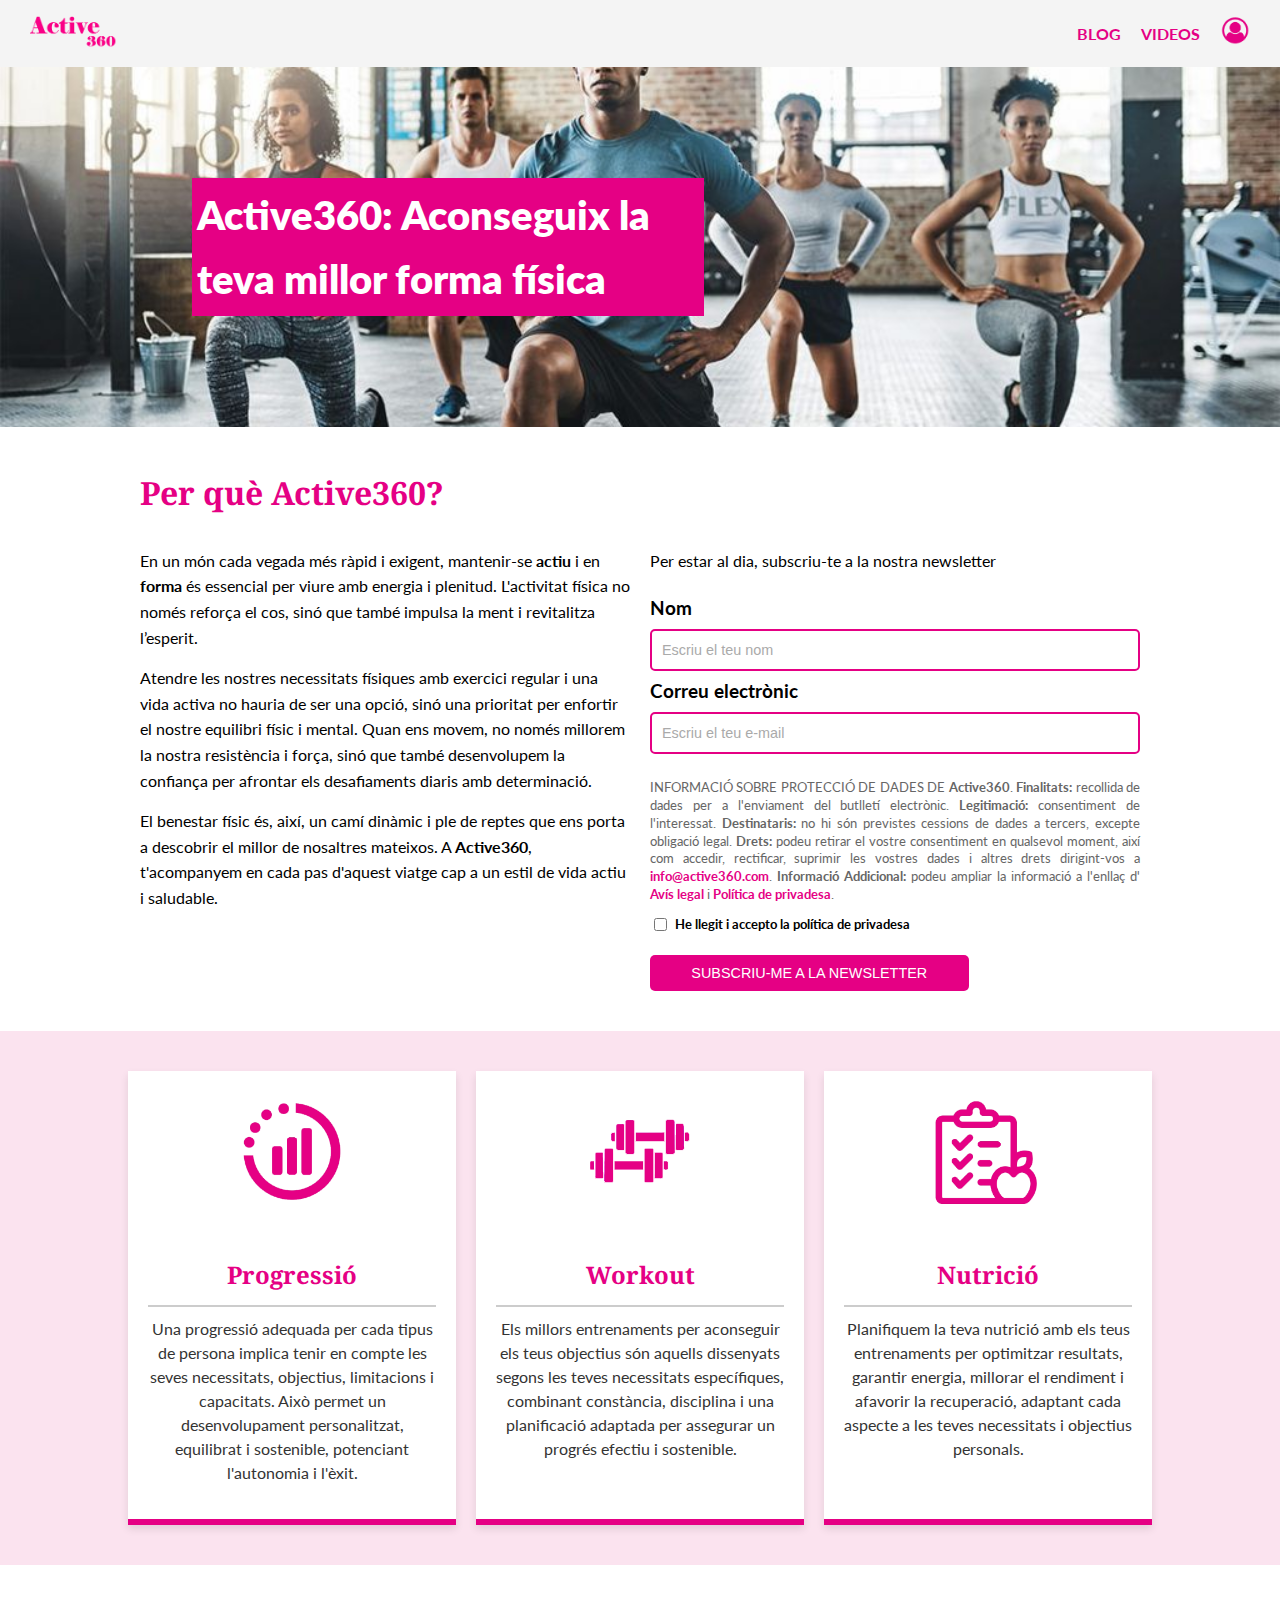
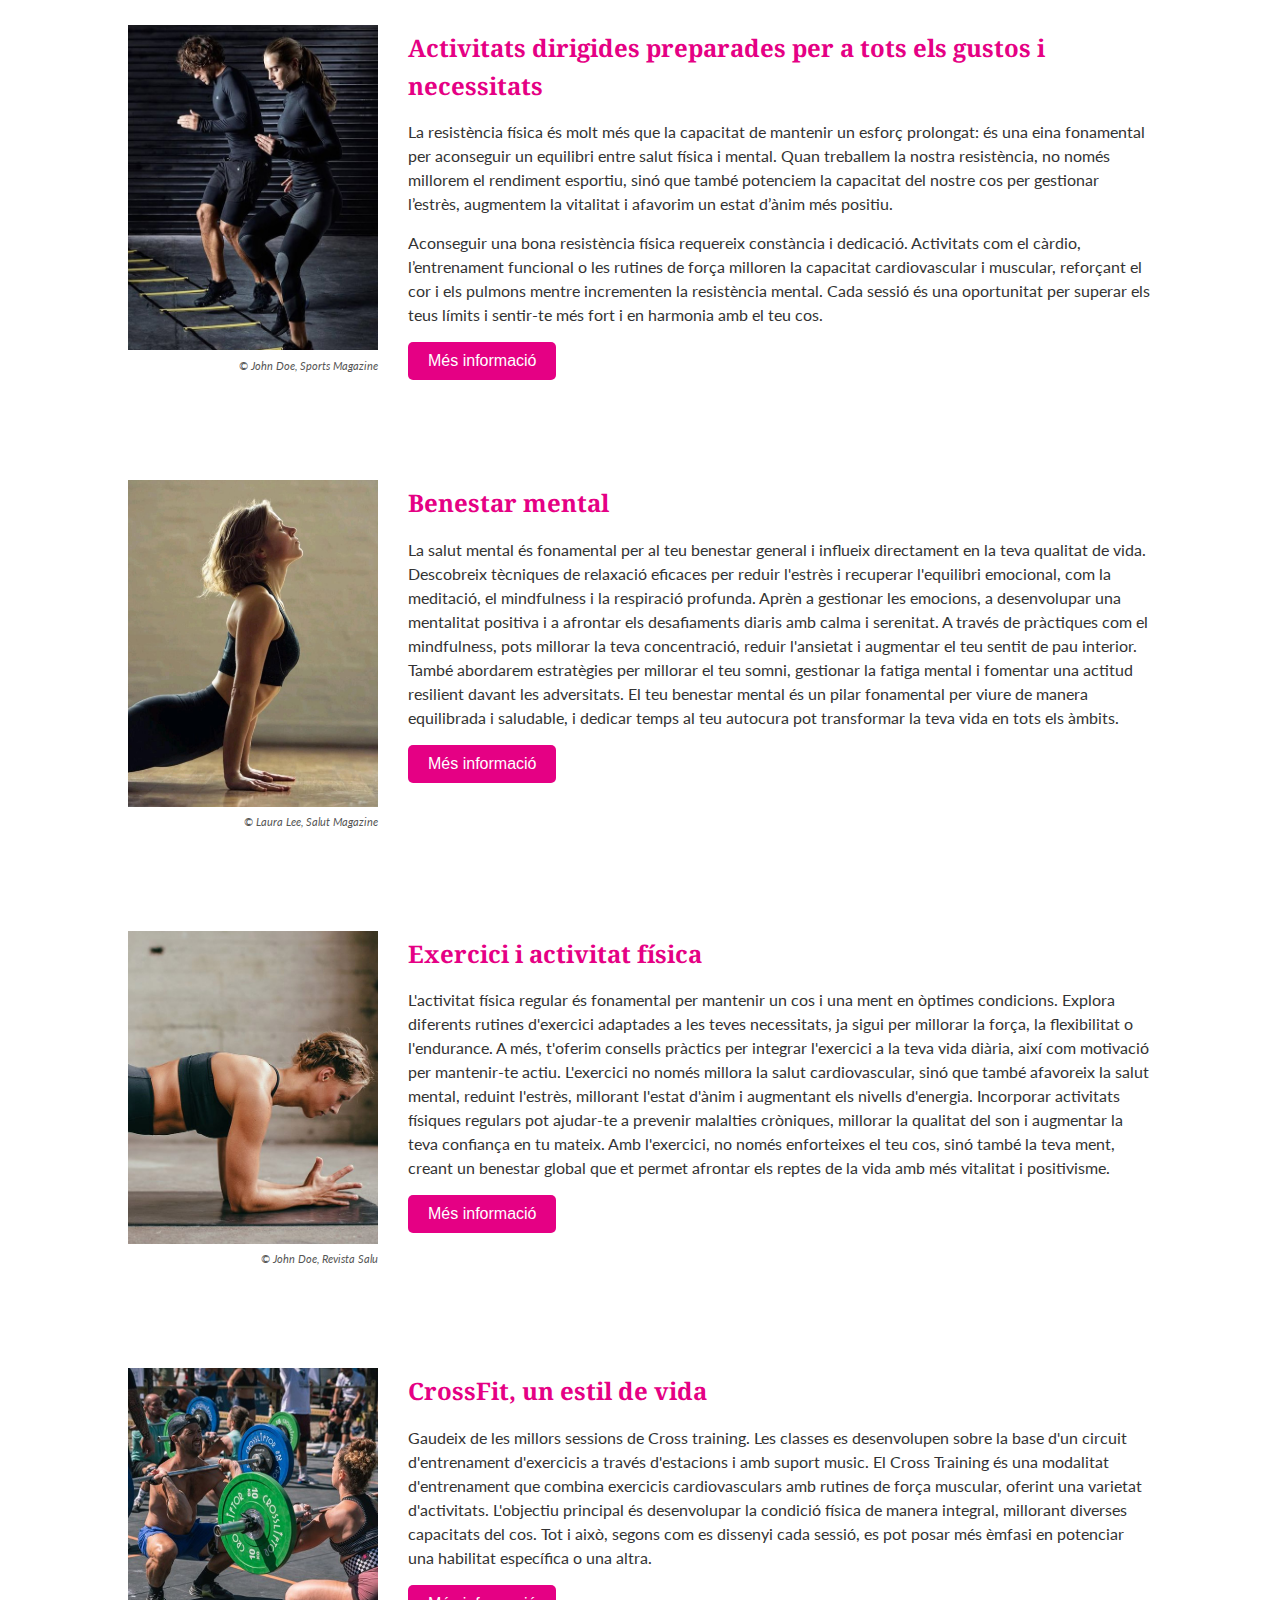
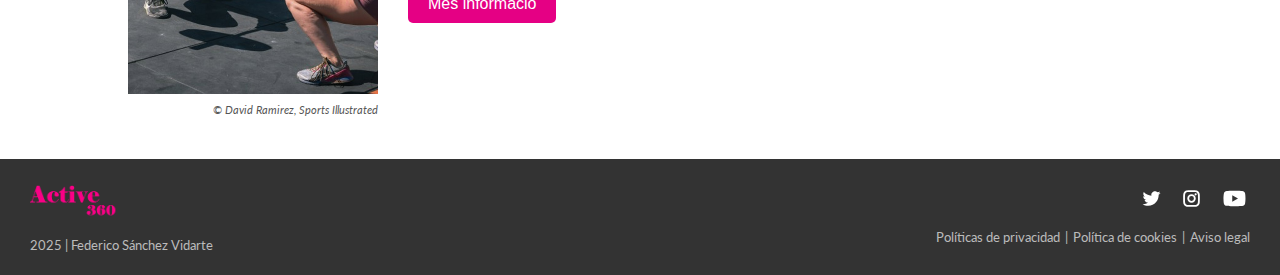
==== commit 7edd21fb: "Adding final changes on index.html. Adding rest of pages. Start development of blog.html" ====
--- a/index.html
+++ b/index.html
@@ -9,34 +9,36 @@
 </head>
 
 <body>
-    <!-- Header -->
+    <!-- Nav -->
+    <nav>
+        <div class="logo">
+            <a href="index.html">
+                <img src="img/logo.png" alt="Active360 Logo">
+            </a>
+        </div>
+        <div class="menu">
+            <a href="blog.html" class="menu-item">BLOG</a>
+            <a href="videos.html" class="menu-item">VIDEOS</a>
+            <div class="client-area">
+                <a href="area-client.html">
+                    <img src="img/client.png" alt="Client Area Icon" class="client-icon">
+                </a>
+            </div>
+        </div>
+    </nav>
+
+    <!-- Header | Banner -->
     <header>
-        <nav>
-            <div class="logo">
-                <a href="index.html">
-                    <img src="img/logo.png" alt="Active360 Logo">
-                </a>
-            </div>
-            <div class="menu">
-                <a href="#blog" class="menu-item">BLOG</a>
-                <a href="#videos" class="menu-item">VIDEOS</a>
-                <div class="client-area">
-                    <img src="img/client.png" alt="Client Area Icon" class="client-icon">
-                </div>
-            </div>
-        </nav>
-    </header>
-
-    <!-- Main Content -->
-    <main>
-        <!-- Banner -->
         <section class="banner">
             <img src="img/main6.jpg" alt="Active360 Gym Banenr" class="banner-image">
             <div class="banner-content">
                 <h1>Active360: Aconseguix la teva millor forma física</h1>
             </div>
         </section>
-
+    </header>
+
+    <!-- Main Content -->
+    <main>
         <!-- Per què Active360 -->
         <section class="why-active360">
             <div class="section-title">
@@ -104,44 +106,154 @@
 
         <!-- Progression | Workout | Nutrition -->
         <section class="services">
-                <div class="service-card">
-                    <img src="img/progression.png" alt="Progressió">
-                    <h3>Progressió</h3>
-                    <hr>
-                    <p>
-                        Una progressió adequada per cada tipus de persona implica tenir en compte les seves
-                        necessitats, objectius, limitacions i capacitats. Això permet un desenvolupament
-                        personalitzat, equilibrat i sostenible, potenciant l'autonomia i l'èxit.
-                    </p>
-                </div>
-                <div class="service-card">
-                    <img src="img/workout.png" alt="Workout">
-                    <h3>Workout</h3>
-                    <hr>
-                    <p>
-                        Els millors entrenaments per aconseguir els teus objectius són aquells dissenyats segons les
-                        teves
-                        necessitats específiques, combinant constància, disciplina i una planificació adaptada per
-                        assegurar
-                        un
-                        progrés efectiu i sostenible.
-                    </p>
-                </div>
-                <div class="service-card">
-                    <img src="img/nutrition.png" alt="Nutrició">
-                    <h3>Nutrició</h3>
-                    <hr>
-                    <p>
-                        Planifiquem la teva nutrició amb els teus entrenaments per optimitzar resultats, garantir
-                        energia,
-                        millorar
-                        el rendiment i afavorir la recuperació, adaptant cada aspecte a les teves necessitats i
-                        objectius
-                        personals.
-                    </p>
-                </div>
-        </section>
-
+            <div class="service-card">
+                <img src="img/progression.png" alt="Progressió">
+                <h3>Progressió</h3>
+                <hr>
+                <p>
+                    Una progressió adequada per cada tipus de persona implica tenir en compte les seves
+                    necessitats, objectius, limitacions i capacitats. Això permet un desenvolupament
+                    personalitzat, equilibrat i sostenible, potenciant l'autonomia i l'èxit.
+                </p>
+            </div>
+            <div class="service-card">
+                <img src="img/workout.png" alt="Workout">
+                <h3>Workout</h3>
+                <hr>
+                <p>
+                    Els millors entrenaments per aconseguir els teus objectius són aquells dissenyats segons les
+                    teves
+                    necessitats específiques, combinant constància, disciplina i una planificació adaptada per
+                    assegurar
+                    un
+                    progrés efectiu i sostenible.
+                </p>
+            </div>
+            <div class="service-card">
+                <img src="img/nutrition.png" alt="Nutrició">
+                <h3>Nutrició</h3>
+                <hr>
+                <p>
+                    Planifiquem la teva nutrició amb els teus entrenaments per optimitzar resultats, garantir
+                    energia,
+                    millorar
+                    el rendiment i afavorir la recuperació, adaptant cada aspecte a les teves necessitats i
+                    objectius
+                    personals.
+                </p>
+            </div>
+        </section>
+
+        <!-- Blogs -->
+        <section class="blogs">
+            <div class="blog">
+                <figure>
+                    <img src="img/home-bloc5.jpg" alt="Activitats dirigides" class="blog-image">
+                    <figcaption>© John Doe, Sports Magazine</figcaption>
+                </figure>
+                <div class="blog-content">
+                    <h3>Activitats dirigides preparades per a tots els gustos i necessitats</h3>
+                    <p>
+                        La resistència física és molt més que la capacitat de mantenir un esforç prolongat: és una eina
+                        fonamental per aconseguir un equilibri entre salut física i mental. Quan treballem la nostra
+                        resistència,
+                        no només millorem el rendiment esportiu, sinó que també potenciem la capacitat del nostre cos
+                        per gestionar
+                        l’estrès, augmentem la vitalitat i afavorim un estat d’ànim més positiu.
+                    </p>
+                    <p>
+                        Aconseguir una bona resistència física requereix constància i dedicació. Activitats com el
+                        càrdio,
+                        l’entrenament funcional o les rutines de força milloren la capacitat cardiovascular i muscular,
+                        reforçant
+                        el cor i els pulmons mentre incrementen la resistència mental. Cada sessió és una oportunitat
+                        per superar
+                        els teus límits i sentir-te més fort i en harmonia amb el teu cos.
+                    </p>
+                    <button type="button">Més informació</button>
+                </div>
+            </div>
+            <div class="blog">
+                <figure>
+                    <img src="img/home-bloc2.jpg" alt="Activitats dirigides" class="blog-image">
+                    <figcaption>© Laura Lee, Salut Magazine</figcaption>
+                </figure>
+                <div class="blog-content">
+                    <h3>Benestar mental</h3>
+                    <p>
+                        La salut mental és fonamental per al teu benestar general i influeix directament en la teva
+                        qualitat de vida.
+                        Descobreix tècniques de relaxació eficaces per reduir l'estrès i recuperar l'equilibri
+                        emocional, com la
+                        meditació, el mindfulness i la respiració profunda. Aprèn a gestionar les emocions, a
+                        desenvolupar una
+                        mentalitat positiva i a afrontar els desafiaments diaris amb calma i serenitat. A través de
+                        pràctiques com el
+                        mindfulness, pots millorar la teva concentració, reduir l'ansietat i augmentar el teu sentit de
+                        pau interior.
+                        També abordarem estratègies per millorar el teu somni, gestionar la fatiga mental i fomentar una
+                        actitud
+                        resilient davant les adversitats. El teu benestar mental és un pilar fonamental per viure de
+                        manera
+                        equilibrada i saludable, i dedicar temps al teu autocura pot transformar la teva vida en tots
+                        els àmbits.
+                    </p>
+                    <button type="button">Més informació</button>
+                </div>
+            </div>
+            <div class="blog">
+                <figure>
+                    <img src="img/home-bloc0.jpg" alt="Activitats dirigides" class="blog-image">
+                    <figcaption>© John Doe, Revista Salu</figcaption>
+                </figure>
+                <div class="blog-content">
+                    <h3>Exercici i activitat física</h3>
+                    <p>
+                        L'activitat física regular és fonamental per mantenir un cos i una ment en òptimes condicions.
+                        Explora
+                        diferents rutines d'exercici adaptades a les teves necessitats, ja sigui per millorar la força,
+                        la flexibilitat o
+                        l'endurance. A més, t'oferim consells pràctics per integrar l'exercici a la teva vida diària,
+                        així com
+                        motivació per mantenir-te actiu. L'exercici no només millora la salut cardiovascular, sinó que
+                        també
+                        afavoreix la salut mental, reduint l'estrès, millorant l'estat d'ànim i augmentant els nivells
+                        d'energia.
+                        Incorporar activitats físiques regulars pot ajudar-te a prevenir malalties cròniques, millorar
+                        la qualitat del
+                        son i augmentar la teva confiança en tu mateix. Amb l'exercici, no només enforteixes el teu cos,
+                        sinó
+                        també la teva ment, creant un benestar global que et permet afrontar els reptes de la vida amb
+                        més vitalitat
+                        i positivisme.
+                    </p>
+                    <button type="button">Més informació</button>
+                </div>
+            </div>
+            <div class="blog">
+                <figure>
+                    <img src="img/crossfit-workout.jpg" alt="Activitats dirigides" class="blog-image">
+                    <figcaption>© David Ramirez, Sports Illustrated</figcaption>
+                </figure>
+                <div class="blog-content">
+                    <h3>CrossFit, un estil de vida</h3>
+                    <p>
+                        Gaudeix de les millors sessions de Cross training. Les classes es desenvolupen sobre la base
+                        d'un circuit
+                        d'entrenament d'exercicis a través d'estacions i amb suport music. El Cross Training és una
+                        modalitat
+                        d'entrenament que combina exercicis cardiovasculars amb rutines de força muscular, oferint una
+                        varietat
+                        d'activitats. L'objectiu principal és desenvolupar la condició física de manera integral,
+                        millorant diverses
+                        capacitats del cos. Tot i això, segons com es dissenyi cada sessió, es pot posar més èmfasi en
+                        potenciar
+                        una habilitat específica o una altra.
+                    </p>
+                    <button type="button">Més informació</button>
+                </div>
+            </div>
+        </section>
     </main>
 
     <!-- Footer -->
--- a/style.css
+++ b/style.css
@@ -187,8 +187,7 @@
     position: absolute;
     top: 0;
     left: 0;
-    z-index: -1;
-    /* Img behind text - No es necesario al final */
+    z-index: -1; /* Img behind text - No es necesario al final */
 }
 
 .banner-content {
@@ -216,6 +215,10 @@
     margin-bottom: 10px;
 }
 
+.banner-title-bg mark {
+    background-color: var(--primary-color);
+}
+
 /* Section: Per què Active360 */
 .why-active360 {
     justify-content: space-between;
@@ -387,6 +390,68 @@
     background-color: var(--primary-color);
 }
 
+/* Section: Blogs */
+.blogs {
+    padding: 40px 10%;
+    display: flex;
+    flex-direction: column;
+    gap: 80px;
+    background-color: var(--light-background-color); 
+}
+
+.blog {
+    display: flex;
+    flex-direction: row; 
+    gap: 30px;
+    align-items: flex-start;
+}
+
+.blog figure {
+    margin: 0;
+    margin-top: 20px;
+    flex-shrink: 0;
+}
+
+.blog figcaption {
+    text-align: right;
+    font-size: 0.7rem;
+}
+
+.blog-image {
+    width: 250px;
+    height: auto;
+    transition: transform 1s, opacity 1s;
+}
+
+.blog-image:hover {
+    transform: rotate(5deg);
+    opacity: 0.5;
+}
+
+.blog-content {
+    flex: 1;
+}
+
+.blog-content h3 {
+    font-family: var(--header-font);
+    font-size: 1.5rem;
+    color: var(--primary-color);
+    margin-bottom: 15px;
+    text-align: left; 
+}
+
+.blog-content p {
+    font-size: 1rem;
+    line-height: 1.5;
+    text-align: left;
+    margin-bottom: 15px;
+    color: #333;
+}
+
+.blog-button:hover {
+    background-color: var(--hover-color);
+}
+
 /* Responsive Design */
 
 @media (max-width: 1024px) {
@@ -444,7 +509,7 @@
 
     /* Why Active360 Responsive */
     .why-active360 {
-        padding: 20px;
+        padding: var(--side-padding);
     }
 
     .columns {
@@ -470,9 +535,13 @@
     }
 
     .services {
-        flex-direction: column; /* Mostrar en columna */
-        gap: 20px; /* Espaciado entre las cards */
-        padding: 20px; /* Márgenes más pequeños */
+        flex-direction: column;
+        gap: 20px; 
+        padding: var(--side-padding); 
+    }
+
+    .blogs {
+        padding: var(--side-padding);
     }
 }
 
@@ -532,18 +601,46 @@
     }
 
     .services {
-        padding: 15px; /* Márgenes aún más pequeños */
+        padding: 15px; 
     }
 
     .service-card img {
-        width: 80px; /* Imágenes más pequeñas */
+        width: 80px;
     }
 
     .service-card h3 {
-        font-size: 1.2rem; /* Títulos más pequeños */
+        font-size: 1.2rem; 
     }
 
     .service-card p {
-        font-size: 0.9rem; /* Texto más pequeño */
+        font-size: 0.9rem;
+    }
+
+    /* Blogs responsive */
+    .blog {
+        flex-direction: column;
+        align-items: center;
+        gap: 0;
+    }
+
+    .blogs {
+        padding: 20px; 
+    }
+
+    .blog-image {
+        width: 100%;
+    }
+
+    .blog-content h3 {
+        font-size: 1.2rem;
+    }
+
+    .blog-content p {
+        font-size: 0.9rem;
+    }
+
+    .blog-button {
+        font-size: 0.9rem;
+        padding: 8px 15px;
     }
 }